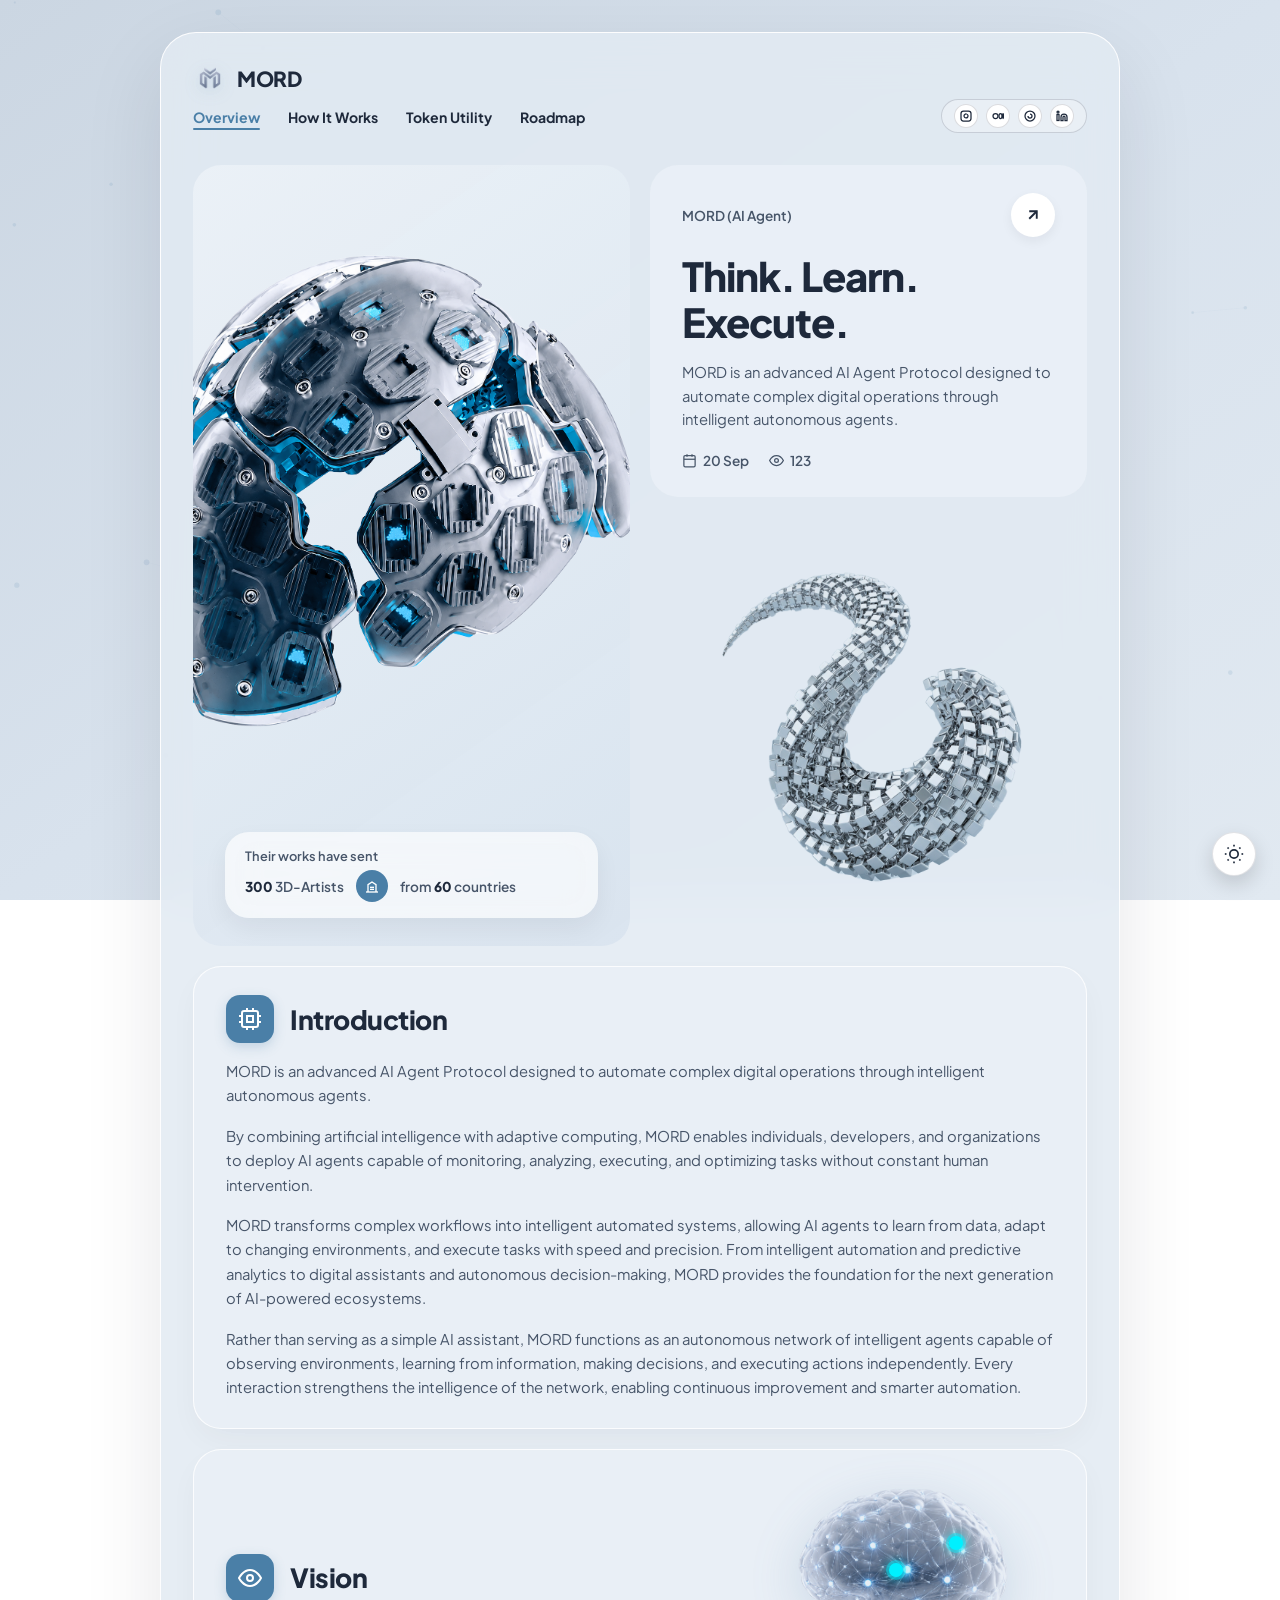
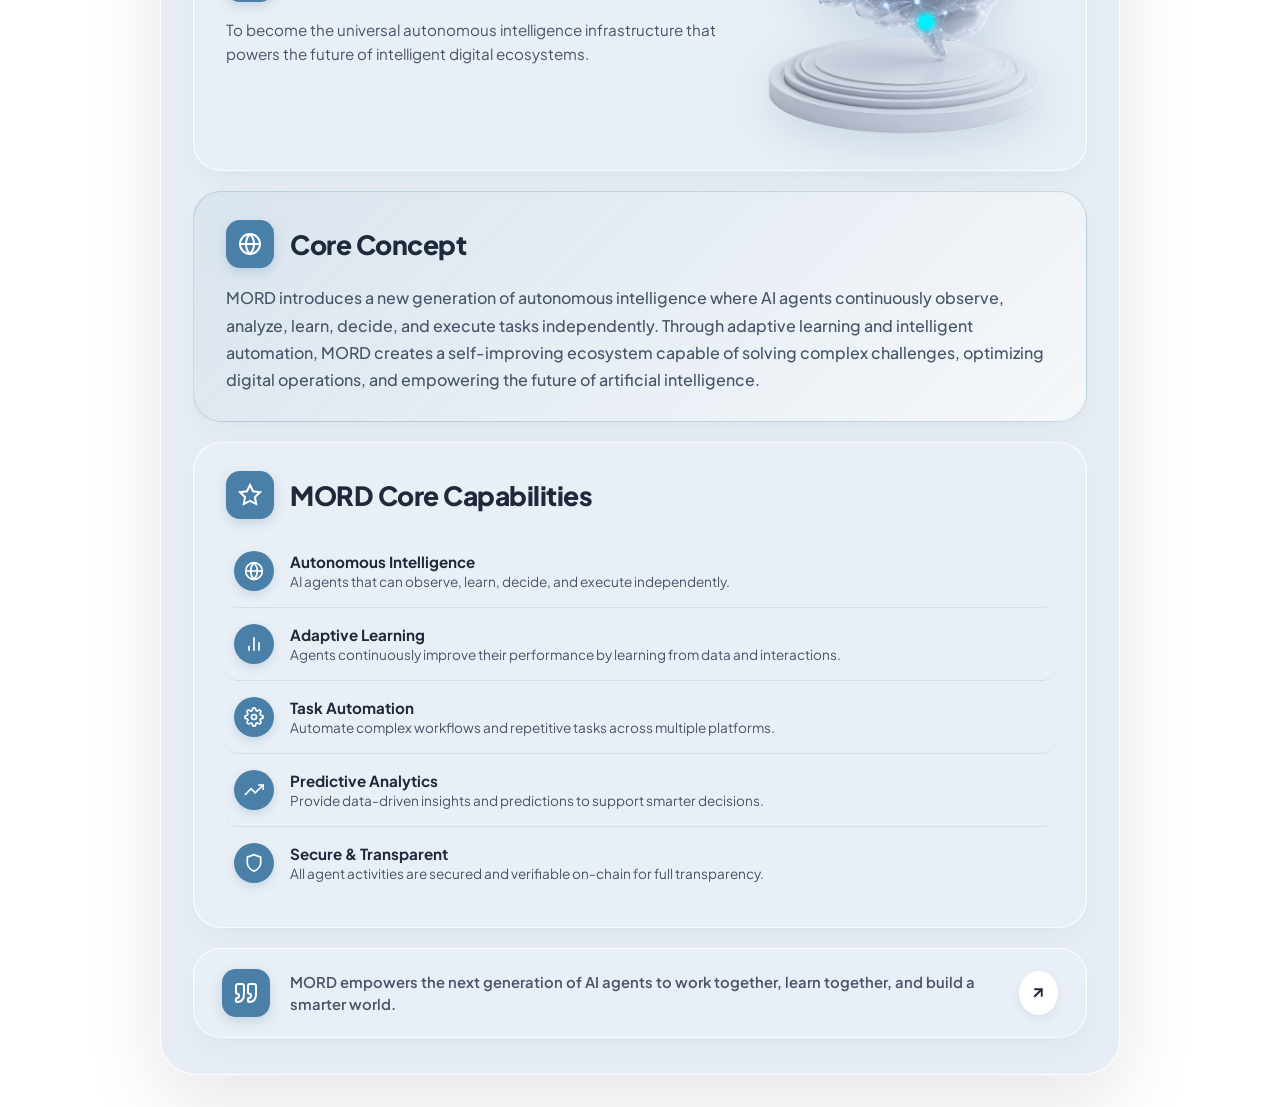
==== index.html @ f7affc87 "Add files via upload" ====
<!DOCTYPE html>
<html lang="en">

<head>
  <meta charset="UTF-8">
  <meta name="viewport" content="width=device-width, initial-scale=1.0">
  <title>Daily Insider | MORD (AI Agent) - Think. Learn. Execute.</title>
  <meta name="description"
    content="MORD is an advanced AI Agent Protocol designed to automate complex digital operations through intelligent autonomous agents.">
  <link rel="stylesheet" href="css/style.css">
</head>

<body>

  <!-- Particle Background Canvas -->
  <canvas id="bg-canvas"></canvas>

  <!-- Main Infographic Frame Wrapper -->
  <div class="infographic-wrapper">

    <!-- Top Header Row -->
    <header>
      <div class="top-header-row">
        <a href="index.html" class="brand-title">
          <img src="assets/mord_logo.png" alt="MORD Official Logo" class="brand-logo-img">
          <span>MORD</span>
        </a>


      </div>

      <!-- Sub Navigation Links & Social Icons -->
      <div class="sub-nav-row">
        <ul class="nav-links-list">
          <li><a href="index.html" class="active">Overview</a></li>
          <li><a href="how-it-works.html">How It Works</a></li>
          <li><a href="tokenomics.html">Token Utility</a></li>
          <li><a href="roadmap.html">Roadmap</a></li>
        </ul>

        <div class="social-pill-group">
          <a href="#" class="social-circle-icon" aria-label="Instagram">
            <svg width="12" height="12" viewBox="0 0 24 24" fill="none" stroke="currentColor" stroke-width="2.5">
              <rect x="2" y="2" width="20" height="20" rx="5" />
              <path d="M16 11.37A4 4 0 1 1 12.63 8 4 4 0 0 1 16 11.37z" />
              <line x1="17.5" y1="6.5" x2="17.51" y2="6.5" />
            </svg>
          </a>
          <a href="#" class="social-circle-icon" aria-label="Medium">
            <svg width="12" height="12" viewBox="0 0 24 24" fill="none" stroke="currentColor" stroke-width="2.5">
              <circle cx="7" cy="12" r="5" />
              <ellipse cx="17" cy="12" rx="3" ry="5" />
              <ellipse cx="22" cy="12" rx="1" ry="5" />
            </svg>
          </a>
          <a href="#" class="social-circle-icon" aria-label="Pinterest">
            <svg width="12" height="12" viewBox="0 0 24 24" fill="none" stroke="currentColor" stroke-width="2.5">
              <circle cx="12" cy="12" r="10" />
              <path d="M8 12c0 2.2 1.8 4 4 4s4-1.8 4-4-1.8-4-4-4" />
            </svg>
          </a>
          <a href="#" class="social-circle-icon" aria-label="LinkedIn">
            <svg width="12" height="12" viewBox="0 0 24 24" fill="none" stroke="currentColor" stroke-width="2.5">
              <path d="M16 8a6 6 0 0 1 6 6v7h-4v-7a2 2 0 0 0-2-2 2 2 0 0 0-2 2v7h-4v-7a6 6 0 0 1 6-6z" />
              <rect x="2" y="9" width="4" height="12" />
              <circle cx="4" cy="4" r="2" />
            </svg>
          </a>
        </div>
      </div>
    </header>

    <!-- Hero Section Grid -->
    <section class="hero-section-grid">

      <!-- Left Column Big Card -->
      <div class="info-card hero-card-visual-left tilt-card">
        <img class="visual-sphere-img" src="assets/hero_sphere.png" alt="3D Chrome Sphere Visual">

        <div class="badge-glass-overlay">
          <span class="badge-top-text">Their works have sent</span>
          <div class="badge-bottom-row">
            <span><strong id="count-artists" data-target="300">0</strong> 3D-Artists</span>
            <div class="badge-blue-circle-icon">
              <svg width="16" height="16" viewBox="0 0 24 24" fill="none" stroke="currentColor" stroke-width="2">
                <path d="M3 21h18" />
                <path d="M6 21V10l6-4 6 4v11" />
                <path d="M9 14h6" />
                <path d="M9 17h6" />
              </svg>
            </div>
            <span>from <strong id="count-countries" data-target="60">0</strong> countries</span>
          </div>
        </div>
      </div>

      <!-- Right Column Cards -->
      <div class="hero-right-col">

        <!-- Info Card -->
        <div class="info-card hero-info-card tilt-card">
          <div class="mord-tag-row">
            <span class="mord-tag-text">MORD (AI Agent)</span>
            <a href="how-it-works.html" class="arrow-circle-btn" id="top-arrow-btn" aria-label="Explore How It Works">
              <svg width="18" height="18" viewBox="0 0 24 24" fill="none" stroke="currentColor" stroke-width="2.5">
                <line x1="7" y1="17" x2="17" y2="7" />
                <polyline points="7 7 17 7 17 17" />
              </svg>
            </a>
          </div>

          <h1 class="hero-headline">Think. Learn. Execute.</h1>
          <p class="hero-desc">MORD is an advanced AI Agent Protocol designed to automate complex digital operations
            through intelligent autonomous agents.</p>

          <div class="meta-stats-row">
            <div class="meta-item">
              <svg width="15" height="15" viewBox="0 0 24 24" fill="none" stroke="currentColor" stroke-width="2">
                <rect x="3" y="4" width="18" height="18" rx="2" ry="2" />
                <line x1="16" y1="2" x2="16" y2="6" />
                <line x1="8" y1="2" x2="8" y2="6" />
                <line x1="3" y1="10" x2="21" y2="10" />
              </svg>
              <span>20 Sep</span>
            </div>
            <div class="meta-item">
              <svg width="15" height="15" viewBox="0 0 24 24" fill="none" stroke="currentColor" stroke-width="2">
                <path d="M1 12s4-8 11-8 11 8 11 8-4 8-11 8-11-8-11-8z" />
                <circle cx="12" cy="12" r="3" />
              </svg>
              <span id="count-views" data-target="123">0</span>
            </div>
          </div>
        </div>

        <!-- Mesh Structure Visual Card -->
        <div class="info-card mesh-visual-card tilt-card" id="mesh-card-btn">
          <img class="mesh-img" src="assets/mesh_structure.png" alt="3D Lattice Mesh Structure">
        </div>

      </div>

    </section>

    <!-- Section 1: Introduction -->
    <section class="info-card intro-card" id="intro">
      <div class="section-header">
        <div class="section-icon-btn">
          <svg width="24" height="24" viewBox="0 0 24 24" fill="none" stroke="currentColor" stroke-width="2">
            <rect x="4" y="4" width="16" height="16" rx="2" />
            <rect x="9" y="9" width="6" height="6" />
            <line x1="9" y1="1" x2="9" y2="4" />
            <line x1="15" y1="1" x2="15" y2="4" />
            <line x1="9" y1="20" x2="9" y2="23" />
            <line x1="15" y1="20" x2="15" y2="23" />
            <line x1="20" y1="9" x2="23" y2="9" />
            <line x1="20" y1="15" x2="23" y2="15" />
            <line x1="1" y1="9" x2="4" y2="9" />
            <line x1="1" y1="15" x2="4" y2="15" />
          </svg>
        </div>
        <h2 class="section-title">Introduction</h2>
      </div>

      <div class="intro-text-block">
        <p>MORD is an advanced AI Agent Protocol designed to automate complex digital operations through intelligent
          autonomous agents.</p>
        <p>By combining artificial intelligence with adaptive computing, MORD enables individuals, developers, and
          organizations to deploy AI agents capable of monitoring, analyzing, executing, and optimizing tasks without
          constant human intervention.</p>
        <p>MORD transforms complex workflows into intelligent automated systems, allowing AI agents to learn from data,
          adapt to changing environments, and execute tasks with speed and precision. From intelligent automation and
          predictive analytics to digital assistants and autonomous decision-making, MORD provides the foundation for
          the next generation of AI-powered ecosystems.</p>
        <p>Rather than serving as a simple AI assistant, MORD functions as an autonomous network of intelligent agents
          capable of observing environments, learning from information, making decisions, and executing actions
          independently. Every interaction strengthens the intelligence of the network, enabling continuous improvement
          and smarter automation.</p>
      </div>
    </section>

    <!-- Section 2: Vision -->
    <section class="info-card vision-card" id="vision">
      <div class="vision-grid-layout">
        <div>
          <div class="section-header">
            <div class="section-icon-btn">
              <svg width="24" height="24" viewBox="0 0 24 24" fill="none" stroke="currentColor" stroke-width="2">
                <path d="M1 12s4-8 11-8 11 8 11 8-4 8-11 8-11-8-11-8z" />
                <circle cx="12" cy="12" r="3" />
              </svg>
            </div>
            <h2 class="section-title">Vision</h2>
          </div>

          <p class="vision-statement-text">To become the universal autonomous intelligence infrastructure that powers
            the future of intelligent digital ecosystems.</p>
        </div>

        <div class="vision-brain-container">
          <img src="assets/glowing_brain_pedestal.png" alt="3D Glowing AI Brain on Pedestal">

          <!-- Telemetry Hotspot Points -->
          <div class="brain-hotspot" style="top: 32%; left: 45%;">
            <div class="hotspot-popup">Neural Latency: 1.2ms</div>
          </div>
          <div class="brain-hotspot" style="top: 22%; left: 65%;">
            <div class="hotspot-popup">Active Sub-Agents: 1,024</div>
          </div>
          <div class="brain-hotspot" style="top: 52%; left: 55%;">
            <div class="hotspot-popup">On-chain Verification: 99.9%</div>
          </div>
        </div>
      </div>
    </section>

    <!-- Section 3: Core Concept -->
    <section class="info-card concept-card-highlight">
      <div class="section-header">
        <div class="section-icon-btn">
          <svg width="24" height="24" viewBox="0 0 24 24" fill="none" stroke="currentColor" stroke-width="2">
            <circle cx="12" cy="12" r="10" />
            <path d="M12 2a14.5 14.5 0 0 0 0 20 14.5 14.5 0 0 0 0-20" />
            <path d="M2 12h20" />
          </svg>
        </div>
        <h2 class="section-title">Core Concept</h2>
      </div>
      <p class="concept-text">MORD introduces a new generation of autonomous intelligence where AI agents continuously
        observe, analyze, learn, decide, and execute tasks independently. Through adaptive learning and intelligent
        automation, MORD creates a self-improving ecosystem capable of solving complex challenges, optimizing digital
        operations, and empowering the future of artificial intelligence.</p>
    </section>

    <!-- Section 4: MORD Core Capabilities -->
    <section class="info-card capabilities-card" id="capabilities">
      <div class="section-header">
        <div class="section-icon-btn">
          <svg width="24" height="24" viewBox="0 0 24 24" fill="none" stroke="currentColor" stroke-width="2">
            <polygon
              points="12 2 15.09 8.26 22 9.27 17 14.14 18.18 21.02 12 17.77 5.82 21.02 7 14.14 2 9.27 8.91 8.26 12 2" />
          </svg>
        </div>
        <h2 class="section-title">MORD Core Capabilities</h2>
      </div>

      <div class="capabilities-list-group">

        <div class="capability-row-item" data-cap-name="Autonomous Intelligence"
          data-cap-desc="AI agents that can observe, learn, decide, and execute independently.">
          <div class="capability-circle-icon">
            <svg width="20" height="20" viewBox="0 0 24 24" fill="none" stroke="currentColor" stroke-width="2">
              <circle cx="12" cy="12" r="10" />
              <path d="M12 2a14.5 14.5 0 0 0 0 20 14.5 14.5 0 0 0 0-20" />
              <path d="M2 12h20" />
            </svg>
          </div>
          <div class="capability-details-box">
            <h3 class="capability-item-title">Autonomous Intelligence</h3>
            <p class="capability-item-desc">AI agents that can observe, learn, decide, and execute independently.</p>
          </div>
        </div>

        <div class="capability-row-item" data-cap-name="Adaptive Learning"
          data-cap-desc="Agents continuously improve their performance by learning from data and interactions.">
          <div class="capability-circle-icon">
            <svg width="20" height="20" viewBox="0 0 24 24" fill="none" stroke="currentColor" stroke-width="2">
              <line x1="18" y1="20" x2="18" y2="10" />
              <line x1="12" y1="20" x2="12" y2="4" />
              <line x1="6" y1="20" x2="6" y2="14" />
            </svg>
          </div>
          <div class="capability-details-box">
            <h3 class="capability-item-title">Adaptive Learning</h3>
            <p class="capability-item-desc">Agents continuously improve their performance by learning from data and
              interactions.</p>
          </div>
        </div>

        <div class="capability-row-item" data-cap-name="Task Automation"
          data-cap-desc="Automate complex workflows and repetitive tasks across multiple platforms.">
          <div class="capability-circle-icon">
            <svg width="20" height="20" viewBox="0 0 24 24" fill="none" stroke="currentColor" stroke-width="2">
              <circle cx="12" cy="12" r="3" />
              <path
                d="M19.4 15a1.65 1.65 0 0 0 .33 1.82l.06.06a2 2 0 0 1 0 2.83 2 2 0 0 1-2.83 0l-.06-.06a1.65 1.65 0 0 0-1.82-.33 1.65 1.65 0 0 0-1 1.51V21a2 2 0 0 1-2 2 2 2 0 0 1-2-2v-.09A1.65 1.65 0 0 0 9 19.4a1.65 1.65 0 0 0-1.82.33l-.06.06a2 2 0 0 1-2.83 0 2 2 0 0 1 0-2.83l.06-.06a1.65 1.65 0 0 0 .33-1.82 1.65 1.65 0 0 0-1.51-1H3a2 2 0 0 1-2-2 2 2 0 0 1 2-2h.09A1.65 1.65 0 0 0 4.6 9a1.65 1.65 0 0 0-.33-1.82l-.06-.06a2 2 0 0 1 0-2.83 2 2 0 0 1 2.83 0l.06.06a1.65 1.65 0 0 0 1.82.33H9a1.65 1.65 0 0 0 1-1.51V3a2 2 0 0 1 2-2 2 2 0 0 1 2 2v.09a1.65 1.65 0 0 0 1 1.51 1.65 1.65 0 0 0 1.82-.33l.06-.06a2 2 0 0 1 2.83 0 2 2 0 0 1 0 2.83l-.06.06a1.65 1.65 0 0 0-.33 1.82V9a1.65 1.65 0 0 0 1.51 1H21a2 2 0 0 1 2 2 2 2 0 0 1-2 2h-.09a1.65 1.65 0 0 0-1.51 1z" />
            </svg>
          </div>
          <div class="capability-details-box">
            <h3 class="capability-item-title">Task Automation</h3>
            <p class="capability-item-desc">Automate complex workflows and repetitive tasks across multiple platforms.
            </p>
          </div>
        </div>

        <div class="capability-row-item" data-cap-name="Predictive Analytics"
          data-cap-desc="Provide data-driven insights and predictions to support smarter decisions.">
          <div class="capability-circle-icon">
            <svg width="20" height="20" viewBox="0 0 24 24" fill="none" stroke="currentColor" stroke-width="2">
              <polyline points="23 6 13.5 15.5 8.5 10.5 1 18" />
              <polyline points="17 6 23 6 23 12" />
            </svg>
          </div>
          <div class="capability-details-box">
            <h3 class="capability-item-title">Predictive Analytics</h3>
            <p class="capability-item-desc">Provide data-driven insights and predictions to support smarter decisions.
            </p>
          </div>
        </div>

        <div class="capability-row-item" data-cap-name="Secure & Transparent"
          data-cap-desc="All agent activities are secured and verifiable on-chain for full transparency.">
          <div class="capability-circle-icon">
            <svg width="20" height="20" viewBox="0 0 24 24" fill="none" stroke="currentColor" stroke-width="2">
              <path d="M12 22s8-4 8-10V5l-8-3-8 3v7c0 6 8 10 8 10z" />
            </svg>
          </div>
          <div class="capability-details-box">
            <h3 class="capability-item-title">Secure & Transparent</h3>
            <p class="capability-item-desc">All agent activities are secured and verifiable on-chain for full
              transparency.</p>
          </div>
        </div>

      </div>
    </section>

    <!-- Section 5: Quote Banner -->
    <section class="info-card quote-card-row" id="quote-sec">
      <div class="quote-left-group">
        <div class="section-icon-btn">
          <svg width="24" height="24" viewBox="0 0 24 24" fill="none" stroke="currentColor" stroke-width="2">
            <path
              d="M3 21c3 0 7-1 7-8V5c0-1.25-.756-2.017-2-2H4c-1.25 0-2 .75-2 1.972V11c0 1.25.75 2 2 2 1 0 1 0 1 1v1c0 1-1 2-2 2s-1 .008-1 1.031V20c0 1 0 1 1 1z" />
            <path
              d="M15 21c3 0 7-1 7-8V5c0-1.25-.757-2.017-2-2h-4c-1.25 0-2 .75-2 1.972V11c0 1.25.75 2 2 2 1 0 1 0 1 1v1c0 1-1 2-2 2s-1 .008-1 1.031V20c0 1 0 1 1 1z" />
          </svg>
        </div>
        <p class="quote-statement">MORD empowers the next generation of AI agents to work together, learn together, and
          build a smarter world.</p>
      </div>

      <a href="how-it-works.html" class="arrow-circle-btn" aria-label="Explore Protocol">
        <svg width="18" height="18" viewBox="0 0 24 24" fill="none" stroke="currentColor" stroke-width="2.5">
          <line x1="7" y1="17" x2="17" y2="7" />
          <polyline points="7 7 17 7 17 17" />
        </svg>
      </a>
    </section>

  </div>

  <!-- Interactive Modal Box -->
  <div class="modal-overlay" id="modal-overlay">
    <div class="modal-box">
      <button class="modal-close-x" id="modal-close">&times;</button>
      <h3 class="modal-heading" id="modal-title">MORD AI Agent Portal</h3>
      <p class="modal-subtext" id="modal-subtitle">Experience autonomous neural agent execution.</p>
      <button class="modal-btn-submit" id="modal-action-btn">Launch Agent Console</button>
    </div>
  </div>

  <!-- Floating Light/Dark Mode Switch -->
  <button class="theme-switch-float" id="theme-switch" aria-label="Toggle Dark Mode">
    <svg width="20" height="20" viewBox="0 0 24 24" fill="none" stroke="currentColor" stroke-width="2">
      <circle cx="12" cy="12" r="5" />
      <line x1="12" y1="1" x2="12" y2="3" />
      <line x1="12" y1="21" x2="12" y2="23" />
      <line x1="4.22" y1="4.22" x2="5.64" y2="5.64" />
      <line x1="18.36" y1="18.36" x2="19.78" y2="19.78" />
      <line x1="1" y1="12" x2="3" y2="12" />
      <line x1="21" y1="12" x2="23" y2="12" />
      <line x1="4.22" y1="19.78" x2="5.64" y2="18.36" />
      <line x1="18.36" y1="5.64" x2="19.78" y2="4.22" />
    </svg>
  </button>

  <script src="js/app.js"></script>
</body>

</html>
---- css/style.css ----
@import url('https://fonts.googleapis.com/css2?family=Plus+Jakarta+Sans:ital,wght@0,300;0,400;0,500;0,600;0,700;0,800;1,400&family=JetBrains+Mono:wght@400;500&display=swap');

:root {
  --bg-main: #d3dde8;
  --bg-gradient: linear-gradient(145deg, #cbd6e2 0%, #d8e2ed 50%, #e1e9f1 100%);
  --card-bg: rgba(235, 241, 247, 0.75);
  --card-bg-solid: #e3ebf3;
  --card-border: rgba(255, 255, 255, 0.8);
  --card-shadow: 0 12px 32px -6px rgba(15, 23, 42, 0.05);
  
  --text-primary: #1e293b;
  --text-secondary: #475569;
  --text-muted: #64748b;
  
  --brand-blue: #4a7fa7;
  --brand-blue-hover: #3b6b8f;
  --brand-blue-light: rgba(74, 127, 167, 0.12);
  --accent-cyan: #00f0ff;
  --accent-green: #10b981;
  
  --radius-card: 28px;
  --radius-pill: 9999px;
  --radius-icon: 14px;

  --transition-fast: 0.2s cubic-bezier(0.16, 1, 0.3, 1);
  --transition-normal: 0.35s cubic-bezier(0.16, 1, 0.3, 1);
}

[data-theme="dark"] {
  --bg-main: #0b111e;
  --bg-gradient: linear-gradient(145deg, #070c17 0%, #0f172a 50%, #172033 100%);
  --card-bg: rgba(15, 23, 42, 0.75);
  --card-bg-solid: #111a2e;
  --card-border: rgba(255, 255, 255, 0.1);
  --card-shadow: 0 16px 40px -8px rgba(0, 0, 0, 0.5);
  
  --text-primary: #f1f5f9;
  --text-secondary: #cbd5e1;
  --text-muted: #94a3b8;
  
  --brand-blue: #3b82f6;
  --brand-blue-hover: #2563eb;
  --brand-blue-light: rgba(59, 130, 246, 0.2);
}

* {
  margin: 0;
  padding: 0;
  box-sizing: border-box;
}

html {
  scroll-behavior: smooth;
}

body {
  font-family: 'Plus Jakarta Sans', -apple-system, BlinkMacSystemFont, sans-serif;
  background: var(--bg-gradient);
  background-attachment: fixed;
  color: var(--text-primary);
  min-height: 100vh;
  padding: 32px 20px;
  display: flex;
  justify-content: center;
  align-items: flex-start;
}

/* Background Canvas Particles */
#bg-canvas {
  position: fixed;
  top: 0;
  left: 0;
  width: 100vw;
  height: 100vh;
  z-index: 0;
  pointer-events: none;
  opacity: 0.4;
}

/* Main Graphic Frame Container */
.infographic-wrapper {
  width: 100%;
  max-width: 960px;
  background: rgba(226, 234, 242, 0.85);
  backdrop-filter: blur(24px);
  -webkit-backdrop-filter: blur(24px);
  border: 1px solid rgba(255, 255, 255, 0.9);
  border-radius: 36px;
  padding: 28px 32px 36px;
  box-shadow: 0 30px 80px rgba(15, 23, 42, 0.1);
  position: relative;
  z-index: 1;
  display: flex;
  flex-direction: column;
  gap: 20px;
}

[data-theme="dark"] .infographic-wrapper {
  background: rgba(15, 23, 42, 0.85);
  border-color: rgba(255, 255, 255, 0.12);
}

/* Top Navigation Bar */
.top-header-row {
  display: flex;
  align-items: center;
  justify-content: space-between;
  margin-bottom: 4px;
}

.brand-title {
  display: flex;
  align-items: center;
  gap: 10px;
  font-size: 1.3rem;
  font-weight: 800;
  color: var(--text-primary);
  text-decoration: none;
  letter-spacing: -0.5px;
}

.brand-logo-img {
  width: 34px;
  height: 34px;
  object-fit: contain;
  filter: drop-shadow(0 4px 8px rgba(74, 127, 167, 0.2));
  transition: transform var(--transition-fast);
}

.brand-title:hover .brand-logo-img {
  transform: scale(1.1) rotate(3deg);
}

.brand-logo-svg {
  width: 26px;
  height: 26px;
  color: var(--text-primary);
}

.top-actions {
  display: flex;
  align-items: center;
  gap: 10px;
}

.header-pill-btn {
  display: inline-flex;
  align-items: center;
  gap: 8px;
  padding: 8px 20px;
  background: #ffffff;
  border-radius: var(--radius-pill);
  font-weight: 700;
  font-size: 0.85rem;
  color: var(--text-primary);
  text-decoration: none;
  border: none;
  cursor: pointer;
  box-shadow: 0 4px 12px rgba(15, 23, 42, 0.05);
  transition: var(--transition-fast);
}

[data-theme="dark"] .header-pill-btn {
  background: #1e293b;
  color: #fff;
}

.header-pill-btn:hover {
  transform: translateY(-2px);
  box-shadow: 0 6px 16px rgba(15, 23, 42, 0.1);
}

.sub-nav-row {
  display: flex;
  align-items: center;
  justify-content: space-between;
  padding-bottom: 12px;
}

.nav-links-list {
  display: flex;
  align-items: center;
  gap: 28px;
  list-style: none;
}

.nav-links-list a {
  text-decoration: none;
  font-size: 0.88rem;
  font-weight: 700;
  color: var(--text-primary);
  transition: var(--transition-fast);
  padding: 4px 0;
  position: relative;
}

.nav-links-list a.active,
.nav-links-list a:hover {
  color: var(--brand-blue);
}

.nav-links-list a.active::after {
  content: '';
  position: absolute;
  bottom: 0;
  left: 0;
  width: 100%;
  height: 2px;
  background: var(--brand-blue);
  border-radius: 2px;
}

.social-pill-group {
  display: flex;
  align-items: center;
  gap: 8px;
  padding: 4px 12px;
  border: 1px solid rgba(15, 23, 42, 0.15);
  border-radius: var(--radius-pill);
  background: rgba(255, 255, 255, 0.25);
}

.social-circle-icon {
  width: 24px;
  height: 24px;
  border-radius: 50%;
  background: #ffffff;
  border: 1px solid rgba(15, 23, 42, 0.15);
  display: flex;
  align-items: center;
  justify-content: center;
  color: var(--text-primary);
  text-decoration: none;
  font-size: 0.75rem;
  font-weight: 700;
  transition: var(--transition-fast);
}

.social-circle-icon:hover {
  background: var(--brand-blue);
  color: #fff;
  border-color: var(--brand-blue);
  transform: translateY(-1px);
}

/* Glass Card Standard */
.info-card {
  background: var(--card-bg);
  border: 1px solid var(--card-border);
  border-radius: var(--radius-card);
  padding: 28px 32px;
  box-shadow: var(--card-shadow);
  transition: transform var(--transition-normal), box-shadow var(--transition-normal);
  position: relative;
}

.info-card:hover {
  box-shadow: 0 16px 40px rgba(15, 23, 42, 0.08);
}

/* Page Header Title Card */
.page-header-card {
  display: flex;
  flex-direction: column;
  gap: 12px;
  background: linear-gradient(135deg, rgba(235, 241, 247, 0.9) 0%, rgba(215, 226, 238, 0.8) 100%);
}

[data-theme="dark"] .page-header-card {
  background: linear-gradient(135deg, rgba(15, 23, 42, 0.9) 0%, rgba(30, 41, 59, 0.8) 100%);
}

.page-badge {
  display: inline-flex;
  align-items: center;
  gap: 6px;
  padding: 4px 14px;
  background: var(--brand-blue-light);
  color: var(--brand-blue);
  border-radius: var(--radius-pill);
  font-size: 0.8rem;
  font-weight: 700;
  text-transform: uppercase;
  letter-spacing: 0.5px;
  width: fit-content;
}

.page-title {
  font-size: 2.25rem;
  font-weight: 800;
  letter-spacing: -0.5px;
  color: var(--text-primary);
}

.page-subtitle {
  font-size: 0.95rem;
  color: var(--text-secondary);
  line-height: 1.6;
}

/* Hero Section Layout */
.hero-section-grid {
  display: grid;
  grid-template-columns: 1fr 1fr;
  gap: 20px;
}

.hero-section-grid .info-card {
  border: none !important;
  box-shadow: none !important;
}

/* Left Big Sphere Visual Card */
.hero-card-visual-left {
  display: flex;
  flex-direction: column;
  justify-content: flex-end;
  min-height: 500px;
  position: relative;
  overflow: hidden;
  background: linear-gradient(145deg, rgba(235, 241, 247, 0.9) 0%, rgba(215, 226, 238, 0.8) 100%);
  border: none !important;
  box-shadow: none !important;
}

[data-theme="dark"] .hero-card-visual-left {
  background: linear-gradient(145deg, rgba(15, 23, 42, 0.9) 0%, rgba(30, 41, 59, 0.8) 100%);
  border: none !important;
  box-shadow: none !important;
}

.visual-sphere-img {
  position: absolute;
  top: 45%;
  left: 50%;
  transform: translate(-50%, -55%);
  width: 105%;
  max-width: 480px;
  object-fit: contain;
  pointer-events: none;
  animation: gentleFloat 6s ease-in-out infinite;
}

@keyframes gentleFloat {
  0%, 100% { transform: translate(-50%, -55%) rotate(0deg); }
  50% { transform: translate(-50%, -58%) rotate(1deg); }
}

/* Floating Badge at Bottom Left */
.badge-glass-overlay {
  background: rgba(255, 255, 255, 0.65);
  backdrop-filter: blur(16px);
  -webkit-backdrop-filter: blur(16px);
  border: none !important;
  padding: 16px 20px;
  border-radius: 24px;
  display: flex;
  flex-direction: column;
  gap: 6px;
  margin-top: auto;
  z-index: 2;
  box-shadow: 0 10px 24px rgba(15, 23, 42, 0.06);
}

[data-theme="dark"] .badge-glass-overlay {
  background: rgba(15, 23, 42, 0.85);
  border: none !important;
}

.badge-top-text {
  font-size: 0.8rem;
  font-weight: 600;
  color: var(--text-secondary);
}

.badge-bottom-row {
  display: flex;
  align-items: center;
  gap: 12px;
  font-size: 0.85rem;
  color: var(--text-secondary);
  font-weight: 600;
}

.badge-bottom-row strong {
  color: var(--text-primary);
  font-weight: 800;
}

.badge-blue-circle-icon {
  width: 32px;
  height: 32px;
  border-radius: 50%;
  background: var(--brand-blue);
  color: #ffffff;
  display: flex;
  align-items: center;
  justify-content: center;
  flex-shrink: 0;
}

/* Hero Right Column */
.hero-right-col {
  display: flex;
  flex-direction: column;
  gap: 20px;
}

.hero-info-card {
  display: flex;
  flex-direction: column;
  gap: 16px;
  border: none !important;
  box-shadow: none !important;
}

.mord-tag-row {
  display: flex;
  align-items: center;
  justify-content: space-between;
}

.mord-tag-text {
  font-size: 0.85rem;
  font-weight: 600;
  color: var(--text-secondary);
}

.arrow-circle-btn {
  width: 44px;
  height: 44px;
  border-radius: 50%;
  background: #ffffff;
  border: none !important;
  display: flex;
  align-items: center;
  justify-content: center;
  color: var(--text-primary);
  text-decoration: none;
  cursor: pointer;
  box-shadow: 0 4px 12px rgba(15, 23, 42, 0.06);
  transition: var(--transition-fast);
}

[data-theme="dark"] .arrow-circle-btn {
  background: #1e293b;
  color: #fff;
  border: none !important;
}

.arrow-circle-btn:hover {
  transform: translate(2px, -2px);
  background: var(--brand-blue);
  color: #fff;
}

.hero-headline {
  font-size: 2.5rem;
  font-weight: 800;
  line-height: 1.15;
  letter-spacing: -1px;
  color: var(--text-primary);
}

.hero-desc {
  font-size: 0.925rem;
  color: var(--text-secondary);
  line-height: 1.6;
}

.meta-stats-row {
  display: flex;
  align-items: center;
  gap: 20px;
  font-size: 0.85rem;
  font-weight: 600;
  color: var(--text-secondary);
  margin-top: 4px;
}

.meta-item {
  display: flex;
  align-items: center;
  gap: 6px;
}

/* Mesh Sculpture Card */
.mesh-visual-card {
  min-height: 260px;
  display: flex;
  align-items: center;
  justify-content: center;
  background: transparent !important;
  border: none !important;
  box-shadow: none !important;
  cursor: pointer;
  overflow: visible;
}

.mesh-img {
  width: 100%;
  max-width: 440px;
  border: none !important;
  outline: none !important;
  box-shadow: none !important;
  mix-blend-mode: multiply;
  transition: transform var(--transition-normal);
}

[data-theme="dark"] .mesh-img {
  mix-blend-mode: screen;
}

.mesh-visual-card:hover .mesh-img {
  transform: scale(1.06) rotate(-2deg);
}

/* Section Header (Icon Box + Title) */
.section-header {
  display: flex;
  align-items: center;
  gap: 16px;
  margin-bottom: 16px;
}

.section-icon-btn {
  width: 48px;
  height: 48px;
  border-radius: var(--radius-icon);
  background: var(--brand-blue);
  color: #ffffff;
  display: flex;
  align-items: center;
  justify-content: center;
  flex-shrink: 0;
  box-shadow: 0 4px 12px rgba(74, 127, 167, 0.25);
}

.section-title {
  font-size: 1.65rem;
  font-weight: 800;
  letter-spacing: -0.5px;
  color: var(--text-primary);
}

/* Section Content Text */
.intro-text-block p {
  font-size: 0.925rem;
  color: var(--text-secondary);
  line-height: 1.65;
  margin-bottom: 16px;
}

.intro-text-block p:last-child {
  margin-bottom: 0;
}

/* Core Concept Highlight Box */
.concept-card-highlight {
  background: linear-gradient(135deg, rgba(74, 127, 167, 0.08) 0%, rgba(255, 255, 255, 0.6) 100%);
  border: 1px solid rgba(74, 127, 167, 0.25);
}

[data-theme="dark"] .concept-card-highlight {
  background: linear-gradient(135deg, rgba(59, 130, 246, 0.1) 0%, rgba(15, 23, 42, 0.6) 100%);
}

.concept-text {
  font-size: 1rem;
  color: var(--text-secondary);
  line-height: 1.7;
  font-weight: 500;
}

/* Vision Grid Layout */
.vision-grid-layout {
  display: grid;
  grid-template-columns: 1fr 300px;
  gap: 20px;
  align-items: center;
}

.vision-statement-text {
  font-size: 0.95rem;
  color: var(--text-secondary);
  line-height: 1.6;
}

.vision-brain-container {
  position: relative;
  display: flex;
  align-items: center;
  justify-content: center;
  border: none !important;
  box-shadow: none !important;
  background: transparent !important;
}

.vision-brain-container img {
  width: 100%;
  max-width: 290px;
  height: auto;
  border: none !important;
  outline: none !important;
  box-shadow: none !important;
  mix-blend-mode: multiply;
  filter: drop-shadow(0 12px 24px rgba(74, 127, 167, 0.2));
  transition: transform var(--transition-normal);
}

[data-theme="dark"] .vision-brain-container img {
  mix-blend-mode: screen;
}

.vision-brain-container:hover img {
  transform: scale(1.05);
}

/* Telemetry Hotspots */
.brain-hotspot {
  position: absolute;
  width: 14px;
  height: 14px;
  border-radius: 50%;
  background: #00f0ff;
  box-shadow: 0 0 0 3px rgba(0, 240, 255, 0.4), 0 0 12px #00f0ff;
  cursor: pointer;
  animation: pulseNode 2s infinite;
}

@keyframes pulseNode {
  0%, 100% { transform: scale(1); opacity: 0.9; }
  50% { transform: scale(1.3); opacity: 1; }
}

.hotspot-popup {
  position: absolute;
  bottom: 120%;
  left: 50%;
  transform: translateX(-50%) translateY(6px);
  background: #0f172a;
  color: #fff;
  padding: 6px 12px;
  border-radius: 8px;
  font-size: 0.75rem;
  font-weight: 600;
  white-space: nowrap;
  opacity: 0;
  pointer-events: none;
  transition: all 0.2s ease;
  box-shadow: 0 8px 20px rgba(0,0,0,0.3);
  z-index: 10;
}

.brain-hotspot:hover .hotspot-popup {
  opacity: 1;
  transform: translateX(-50%) translateY(0);
}

/* Capabilities List Layout */
.capabilities-list-group {
  display: flex;
  flex-direction: column;
}

.capability-row-item {
  display: flex;
  align-items: center;
  gap: 16px;
  padding: 16px 8px;
  border-bottom: 1px solid rgba(15, 23, 42, 0.08);
  transition: var(--transition-fast);
  cursor: pointer;
  border-radius: 12px;
}

[data-theme="dark"] .capability-row-item {
  border-bottom-color: rgba(255, 255, 255, 0.08);
}

.capability-row-item:last-child {
  border-bottom: none;
}

.capability-row-item:hover {
  background: rgba(255, 255, 255, 0.5);
  transform: translateX(4px);
}

[data-theme="dark"] .capability-row-item:hover {
  background: rgba(255, 255, 255, 0.05);
}

.capability-circle-icon {
  width: 40px;
  height: 40px;
  border-radius: 50%;
  background: var(--brand-blue);
  color: #ffffff;
  display: flex;
  align-items: center;
  justify-content: center;
  flex-shrink: 0;
  box-shadow: 0 4px 10px rgba(74, 127, 167, 0.2);
}

.capability-details-box {
  display: flex;
  flex-direction: column;
  gap: 2px;
}

.capability-item-title {
  font-size: 0.95rem;
  font-weight: 700;
  color: var(--text-primary);
}

.capability-item-desc {
  font-size: 0.85rem;
  color: var(--text-secondary);
}

/* HOW IT WORKS (5 Steps Grid) */
.steps-container {
  display: flex;
  flex-direction: column;
  gap: 16px;
}

.step-card-item {
  display: flex;
  align-items: flex-start;
  gap: 20px;
  padding: 24px;
  border-radius: 20px;
  background: rgba(255, 255, 255, 0.5);
  border: 1px solid rgba(255, 255, 255, 0.8);
  transition: var(--transition-fast);
}

[data-theme="dark"] .step-card-item {
  background: rgba(255, 255, 255, 0.03);
  border-color: rgba(255, 255, 255, 0.08);
}

.step-card-item:hover {
  transform: translateY(-2px);
  background: rgba(255, 255, 255, 0.9);
  box-shadow: 0 10px 24px rgba(74, 127, 167, 0.12);
}

.step-num-badge {
  width: 44px;
  height: 44px;
  border-radius: 12px;
  background: var(--brand-blue);
  color: #fff;
  font-size: 1.1rem;
  font-weight: 800;
  display: flex;
  align-items: center;
  justify-content: center;
  flex-shrink: 0;
}

.step-content-box h3 {
  font-size: 1.1rem;
  font-weight: 700;
  color: var(--text-primary);
  margin-bottom: 6px;
}

.step-content-box p {
  font-size: 0.9rem;
  color: var(--text-secondary);
  line-height: 1.6;
}

/* TOKEN UTILITY (8 Utility Cards Grid) */
.utility-grid-8 {
  display: grid;
  grid-template-columns: repeat(auto-fit, minmax(280px, 1fr));
  gap: 16px;
}

.utility-card-item {
  display: flex;
  align-items: flex-start;
  gap: 16px;
  padding: 20px;
  border-radius: 20px;
  background: rgba(255, 255, 255, 0.5);
  border: 1px solid rgba(255, 255, 255, 0.8);
  transition: var(--transition-fast);
}

[data-theme="dark"] .utility-card-item {
  background: rgba(255, 255, 255, 0.03);
  border-color: rgba(255, 255, 255, 0.08);
}

.utility-card-item:hover {
  transform: translateY(-3px);
  background: rgba(255, 255, 255, 0.9);
  box-shadow: 0 12px 28px rgba(74, 127, 167, 0.12);
}

.utility-bullet-icon {
  width: 32px;
  height: 32px;
  border-radius: 50%;
  background: var(--brand-blue-light);
  color: var(--brand-blue);
  display: flex;
  align-items: center;
  justify-content: center;
  flex-shrink: 0;
  font-weight: 800;
}

.utility-text {
  font-size: 0.9rem;
  font-weight: 600;
  color: var(--text-primary);
  line-height: 1.5;
}

/* Ecosystem Keywords Cloud */
.keywords-cloud-container {
  display: flex;
  flex-wrap: wrap;
  gap: 10px;
}

.keyword-pill {
  padding: 8px 18px;
  background: rgba(255, 255, 255, 0.7);
  border: 1px solid rgba(15, 23, 42, 0.12);
  border-radius: var(--radius-pill);
  font-size: 0.85rem;
  font-weight: 700;
  color: var(--text-primary);
  transition: var(--transition-fast);
  cursor: pointer;
}

[data-theme="dark"] .keyword-pill {
  background: rgba(255, 255, 255, 0.05);
  border-color: rgba(255, 255, 255, 0.12);
}

.keyword-pill:hover,
.keyword-pill.active {
  background: var(--brand-blue);
  color: #fff;
  border-color: var(--brand-blue);
  transform: translateY(-2px);
  box-shadow: 0 4px 12px rgba(74, 127, 167, 0.3);
}

/* ROADMAP Timeline (4 Phases) */
.roadmap-timeline-container {
  display: flex;
  flex-direction: column;
  gap: 20px;
}

.phase-card-item {
  display: flex;
  flex-direction: column;
  gap: 14px;
  padding: 24px 28px;
  border-radius: 24px;
  background: rgba(255, 255, 255, 0.5);
  border: 1px solid rgba(255, 255, 255, 0.8);
  transition: var(--transition-normal);
  position: relative;
}

[data-theme="dark"] .phase-card-item {
  background: rgba(255, 255, 255, 0.03);
  border-color: rgba(255, 255, 255, 0.08);
}

.phase-card-item:hover {
  background: rgba(255, 255, 255, 0.9);
  box-shadow: 0 12px 30px rgba(74, 127, 167, 0.12);
}

.phase-header-row {
  display: flex;
  align-items: center;
  justify-content: space-between;
}

.phase-title-group {
  display: flex;
  align-items: center;
  gap: 12px;
}

.phase-badge-pill {
  padding: 4px 12px;
  border-radius: var(--radius-pill);
  font-size: 0.78rem;
  font-weight: 800;
  text-transform: uppercase;
  letter-spacing: 0.5px;
}

.status-completed {
  background: rgba(16, 185, 129, 0.15);
  color: #059669;
  border: 1px solid rgba(16, 185, 129, 0.3);
}

.status-in-progress {
  background: rgba(74, 127, 167, 0.15);
  color: var(--brand-blue);
  border: 1px solid rgba(74, 127, 167, 0.3);
}

.status-upcoming {
  background: rgba(100, 116, 139, 0.12);
  color: var(--text-muted);
  border: 1px solid rgba(100, 116, 139, 0.2);
}

.phase-title {
  font-size: 1.25rem;
  font-weight: 800;
  color: var(--text-primary);
}

.phase-milestones-list {
  display: grid;
  grid-template-columns: repeat(auto-fit, minmax(220px, 1fr));
  gap: 10px;
  list-style: none;
}

.phase-milestones-list li {
  display: flex;
  align-items: center;
  gap: 8px;
  font-size: 0.88rem;
  color: var(--text-secondary);
  font-weight: 600;
}

.phase-milestones-list li svg {
  color: var(--brand-blue);
  flex-shrink: 0;
}

/* Bottom Quote Card */
.quote-card-row {
  display: flex;
  align-items: center;
  justify-content: space-between;
  gap: 24px;
  padding: 20px 28px;
}

.quote-left-group {
  display: flex;
  align-items: center;
  gap: 20px;
}

.quote-statement {
  font-size: 0.925rem;
  font-weight: 600;
  color: var(--text-secondary);
  line-height: 1.5;
}

/* Modal Windows */
.modal-overlay {
  position: fixed;
  top: 0;
  left: 0;
  width: 100vw;
  height: 100vh;
  background: rgba(15, 23, 42, 0.5);
  backdrop-filter: blur(8px);
  -webkit-backdrop-filter: blur(8px);
  z-index: 999;
  display: flex;
  align-items: center;
  justify-content: center;
  opacity: 0;
  pointer-events: none;
  transition: opacity 0.3s ease;
}

.modal-overlay.active {
  opacity: 1;
  pointer-events: auto;
}

.modal-box {
  width: 90%;
  max-width: 480px;
  background: #ffffff;
  border-radius: var(--radius-card);
  padding: 32px;
  box-shadow: 0 24px 60px rgba(0, 0, 0, 0.2);
  position: relative;
  transform: translateY(20px);
  transition: transform 0.3s cubic-bezier(0.16, 1, 0.3, 1);
}

[data-theme="dark"] .modal-box {
  background: #111a2e;
  color: #fff;
}

.modal-overlay.active .modal-box {
  transform: translateY(0);
}

.modal-close-x {
  position: absolute;
  top: 20px;
  right: 20px;
  width: 32px;
  height: 32px;
  border-radius: 50%;
  background: rgba(0, 0, 0, 0.05);
  border: none;
  font-size: 1.2rem;
  cursor: pointer;
  display: flex;
  align-items: center;
  justify-content: center;
}

.modal-heading {
  font-size: 1.5rem;
  font-weight: 800;
  margin-bottom: 8px;
}

.modal-subtext {
  font-size: 0.9rem;
  color: var(--text-secondary);
  margin-bottom: 20px;
}

.modal-btn-submit {
  width: 100%;
  padding: 12px;
  border-radius: var(--radius-pill);
  background: var(--brand-blue);
  color: #fff;
  border: none;
  font-size: 0.95rem;
  font-weight: 700;
  cursor: pointer;
  transition: var(--transition-fast);
}

.modal-btn-submit:hover {
  background: var(--brand-blue-hover);
}

/* Floating Theme Switcher Floating Tool */
.theme-switch-float {
  position: fixed;
  bottom: 24px;
  right: 24px;
  width: 44px;
  height: 44px;
  border-radius: 50%;
  background: #ffffff;
  border: 1px solid rgba(15, 23, 42, 0.12);
  color: var(--text-primary);
  display: flex;
  align-items: center;
  justify-content: center;
  cursor: pointer;
  box-shadow: 0 8px 20px rgba(0, 0, 0, 0.15);
  z-index: 90;
  transition: var(--transition-fast);
}

[data-theme="dark"] .theme-switch-float {
  background: #1e293b;
  color: #fff;
}

.theme-switch-float:hover {
  transform: scale(1.1) rotate(15deg);
}

/* Responsive Mobile Layout */
@media (max-width: 860px) {
  .hero-section-grid {
    grid-template-columns: 1fr;
  }
  .vision-grid-layout {
    grid-template-columns: 1fr;
  }
  .infographic-wrapper {
    padding: 20px;
  }
  .hero-headline {
    font-size: 2.1rem;
  }
}
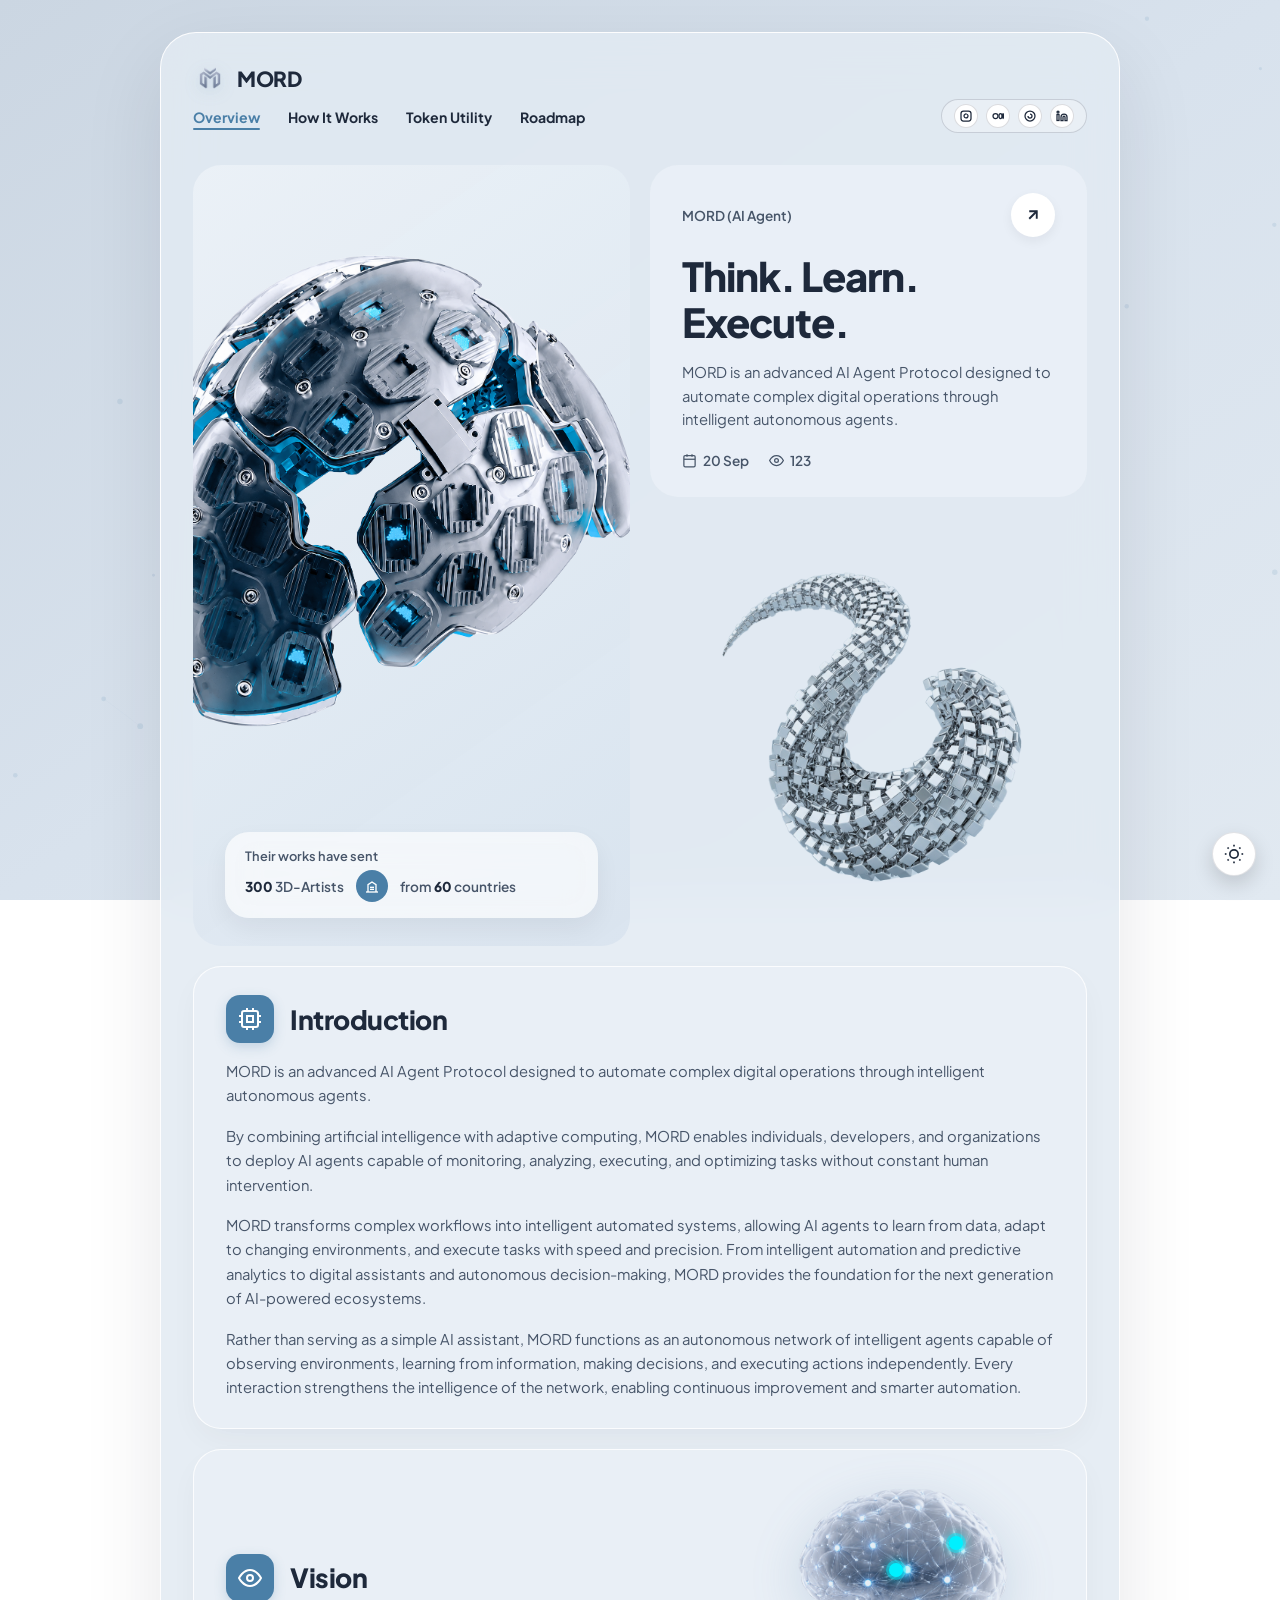
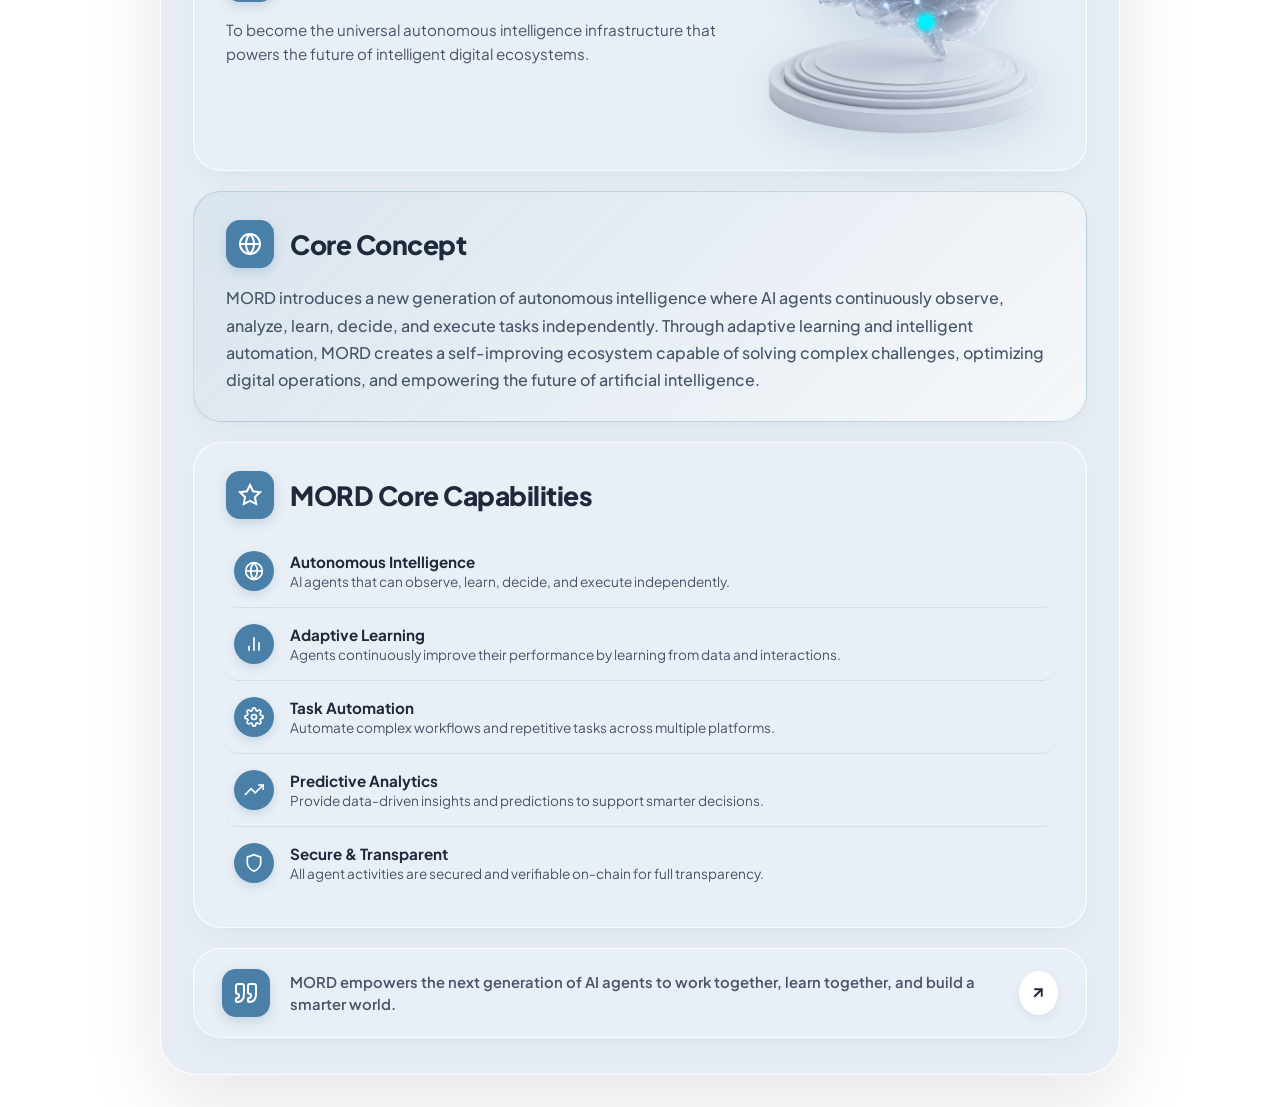
==== commit 4e0df889: "Add files via upload" ====
--- a/index.html
+++ b/index.html
@@ -7,6 +7,9 @@
   <title>Daily Insider | MORD (AI Agent) - Think. Learn. Execute.</title>
   <meta name="description"
     content="MORD is an advanced AI Agent Protocol designed to automate complex digital operations through intelligent autonomous agents.">
+  <link rel="icon" type="image/png" href="assets/favicon.png">
+  <link rel="icon" type="image/svg+xml" href="assets/favicon.svg">
+  <link rel="apple-touch-icon" href="assets/favicon.png">
   <link rel="stylesheet" href="css/style.css">
 </head>
 
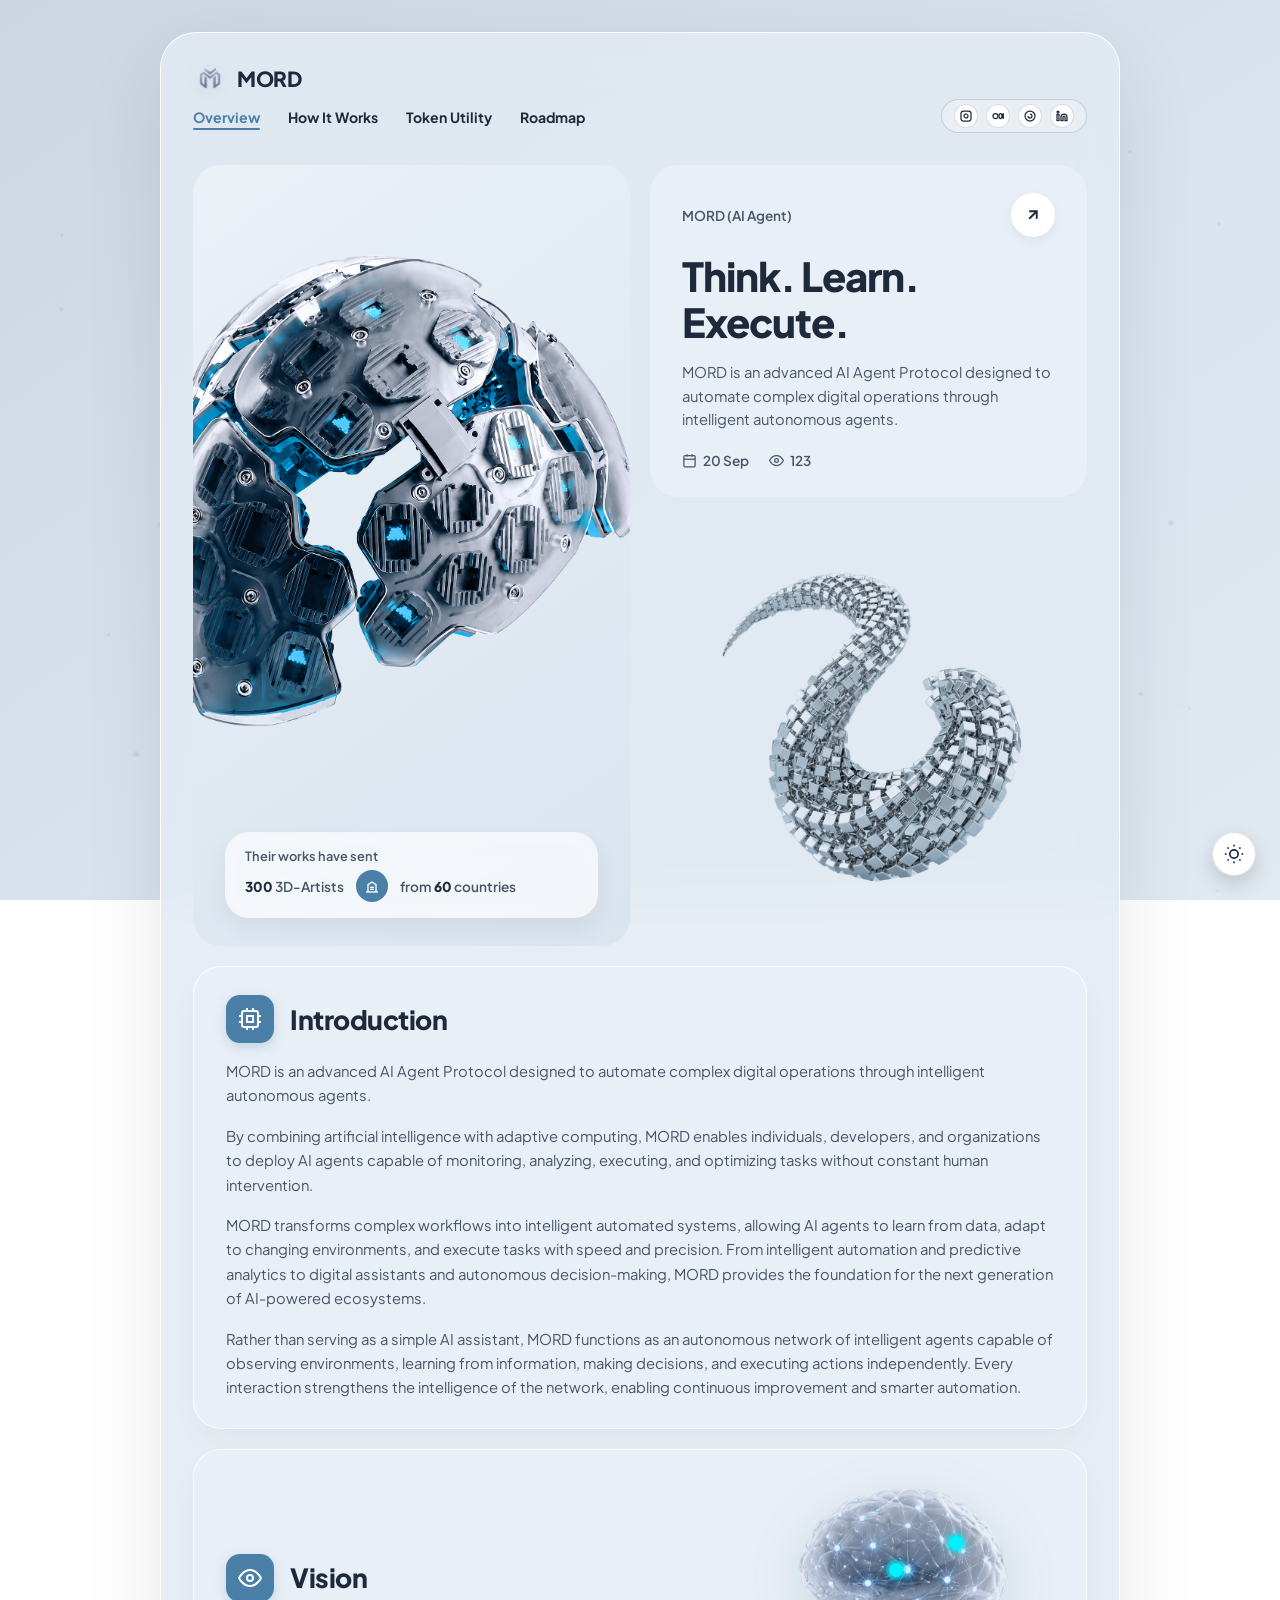
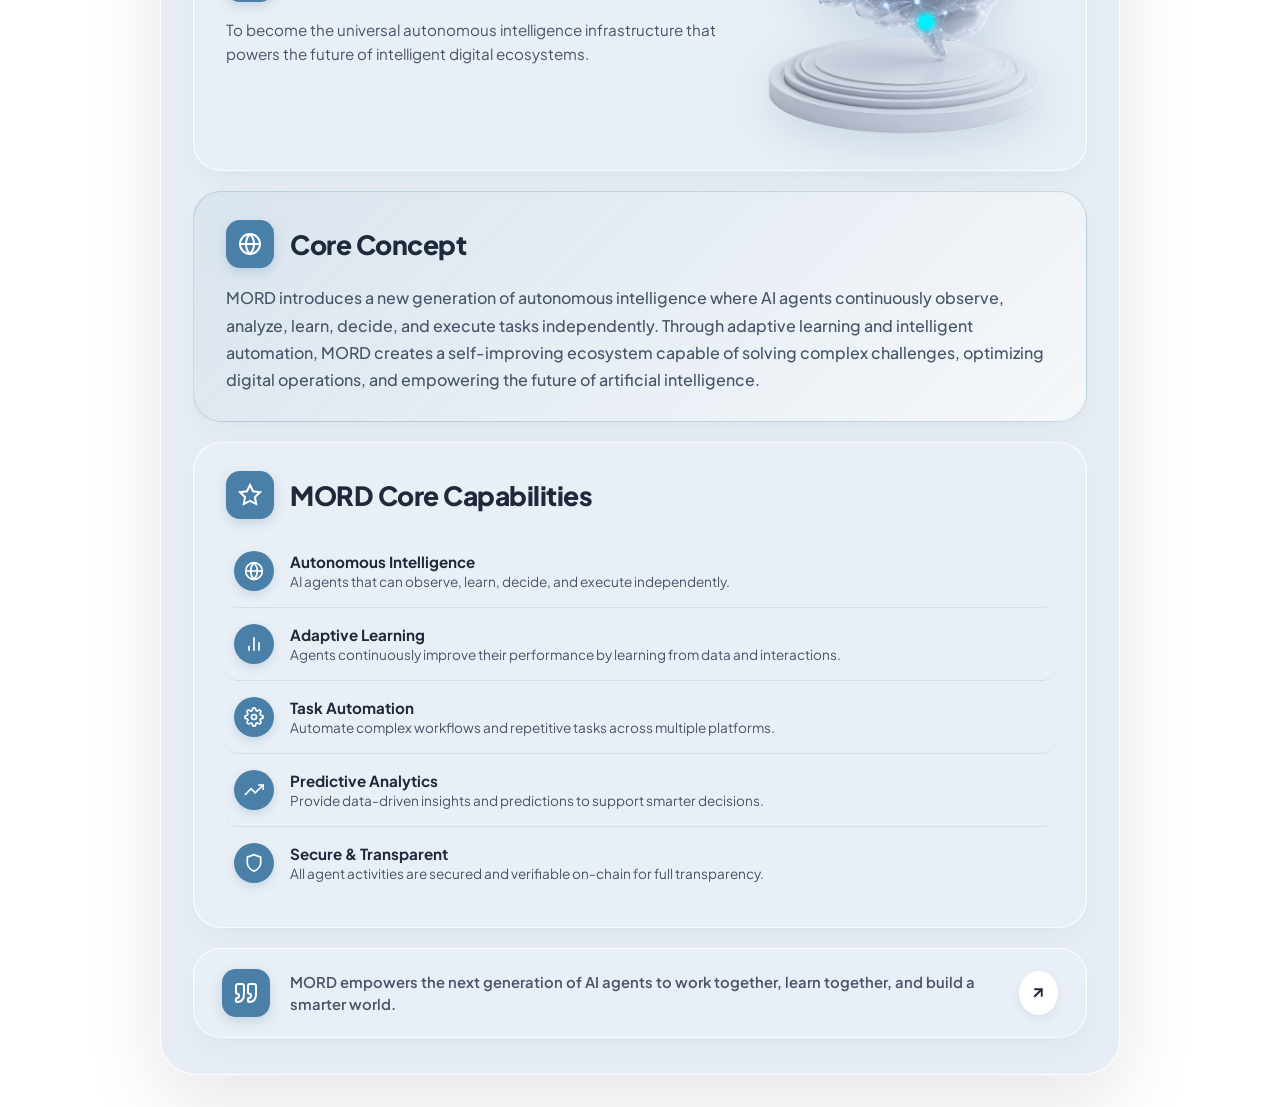
==== commit 9919ed91: "Update index.html" ====
--- a/index.html
+++ b/index.html
@@ -4,6 +4,7 @@
 <head>
   <meta charset="UTF-8">
   <meta name="viewport" content="width=device-width, initial-scale=1.0">
+  <meta name="virtual-protocol-site-verification" content="f3bc31cad2892d119fd40893c427ad64" />
   <title>Daily Insider | MORD (AI Agent) - Think. Learn. Execute.</title>
   <meta name="description"
     content="MORD is an advanced AI Agent Protocol designed to automate complex digital operations through intelligent autonomous agents.">
@@ -381,4 +382,4 @@
   <script src="js/app.js"></script>
 </body>
 
-</html>+</html>
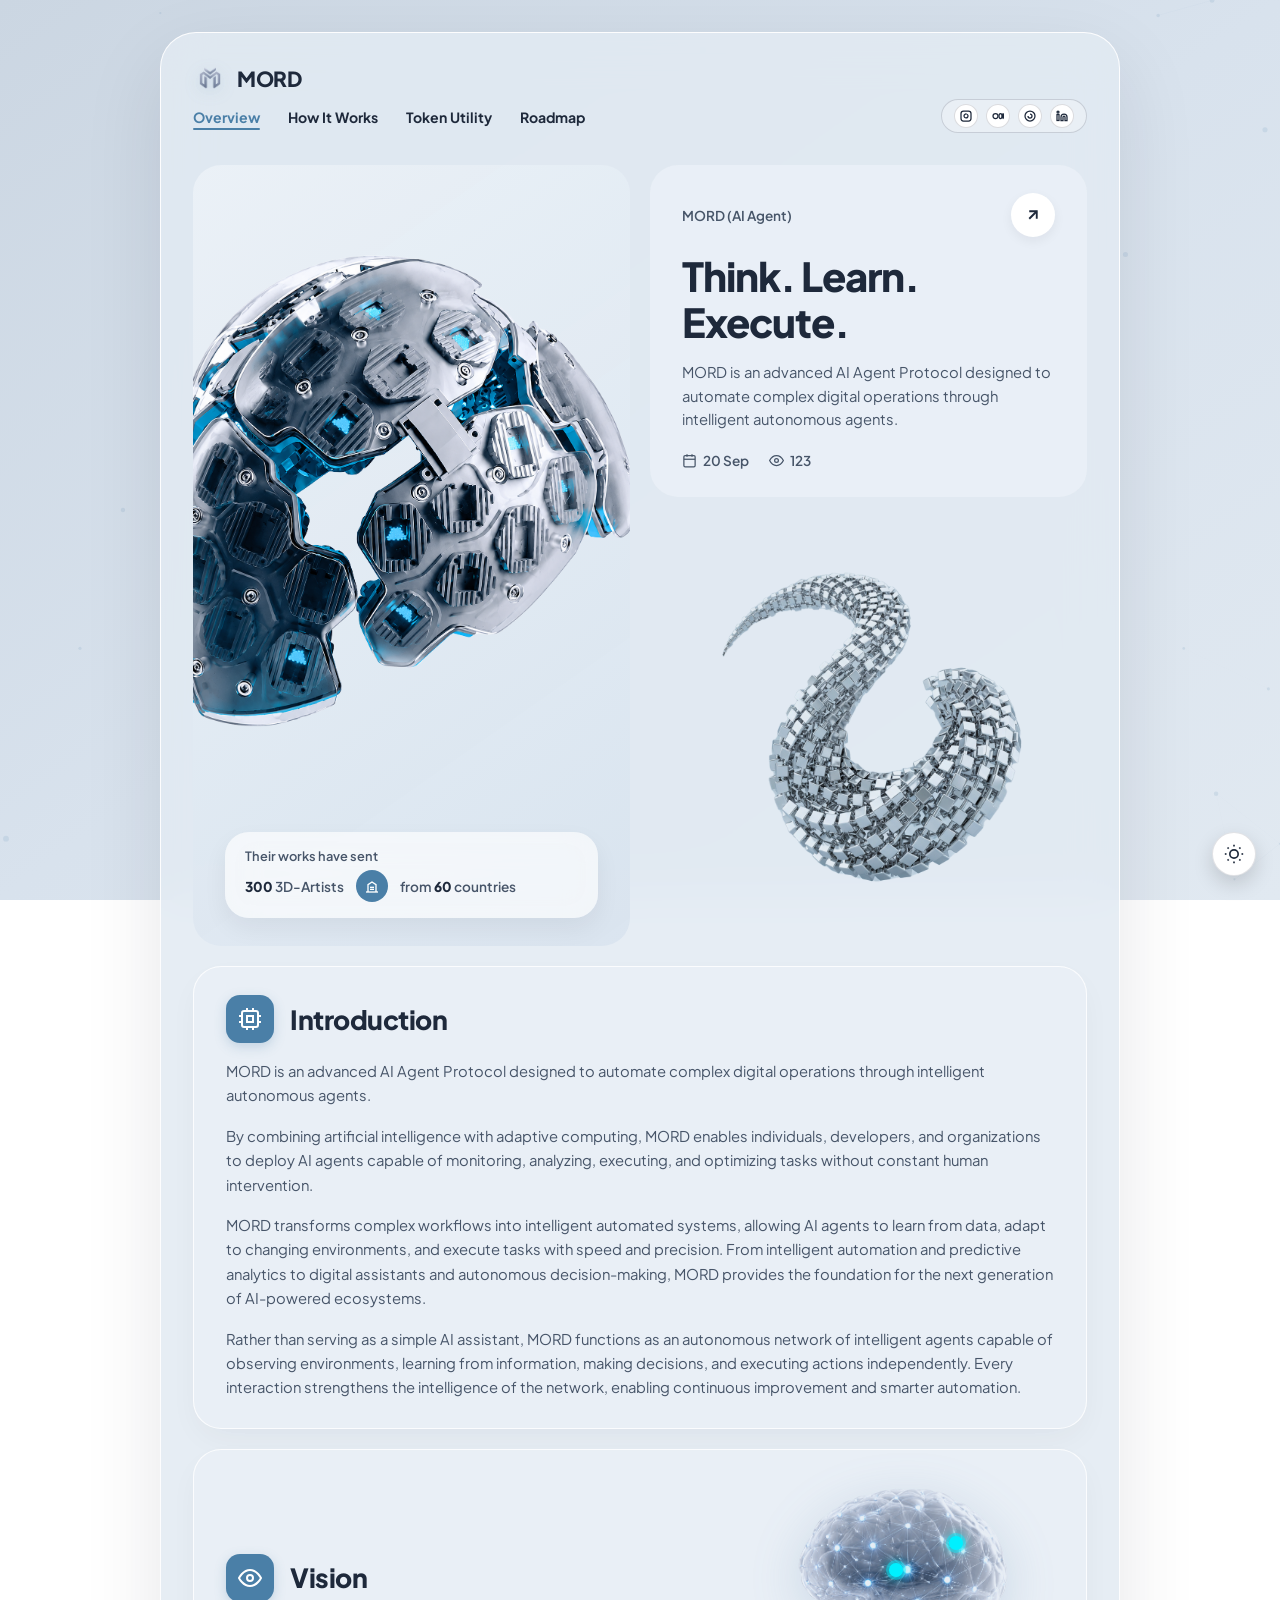
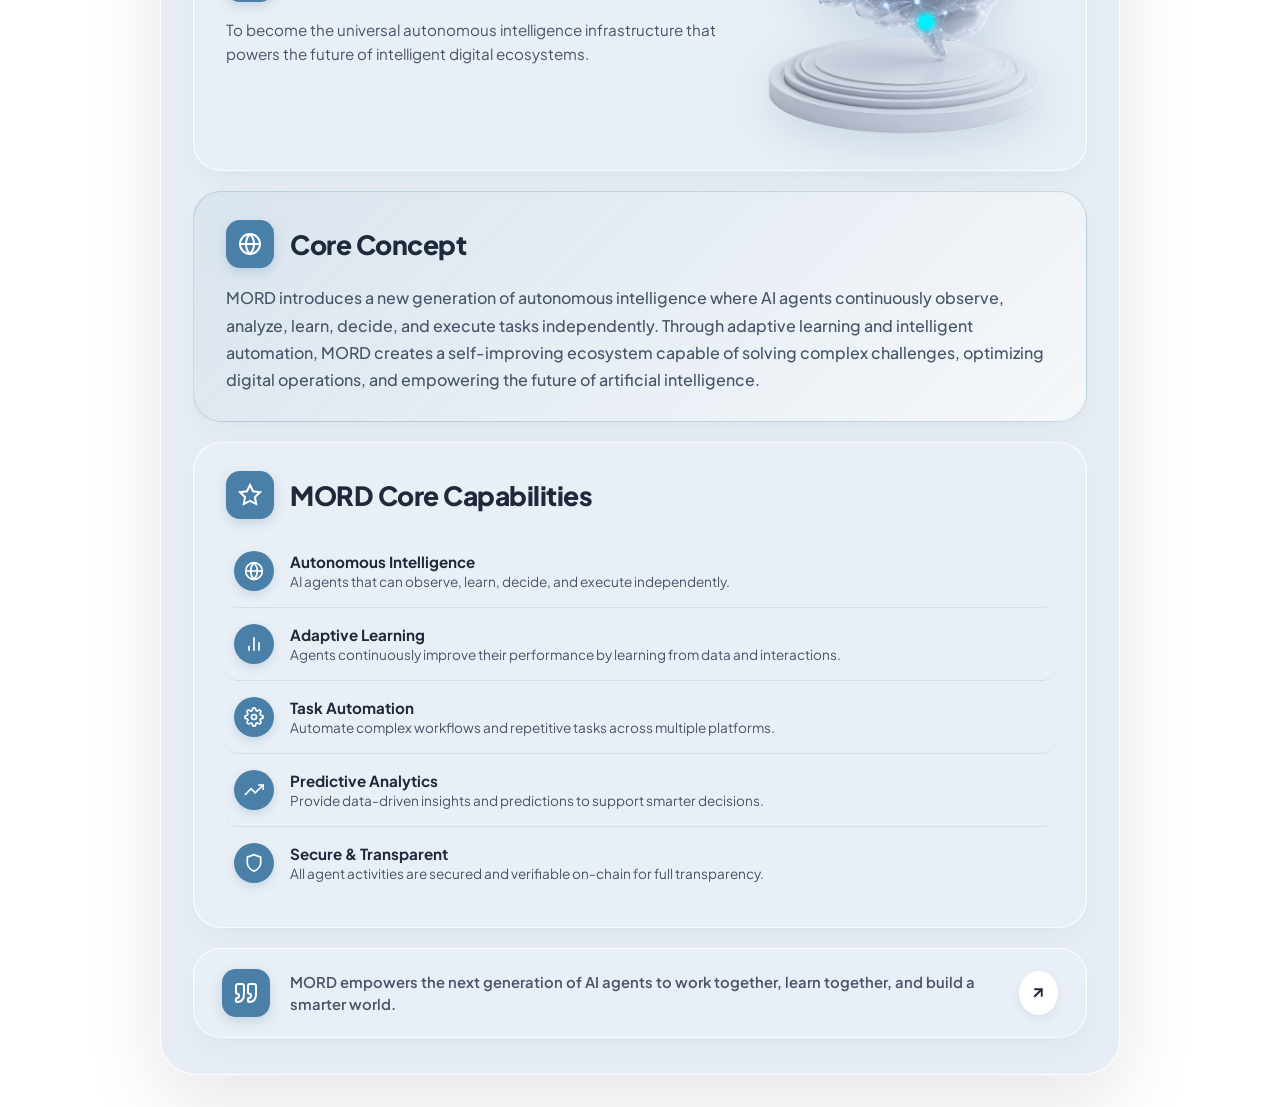
==== commit 87e54f40: "Update index.html" ====
--- a/index.html
+++ b/index.html
@@ -4,7 +4,7 @@
 <head>
   <meta charset="UTF-8">
   <meta name="viewport" content="width=device-width, initial-scale=1.0">
-  <meta name="virtual-protocol-site-verification" content="f3bc31cad2892d119fd40893c427ad64" />
+  <meta name="virtual-protocol-site-verification" content="37917fe0d293b3307d3b12949246f4dc" />
   <title>Daily Insider | MORD (AI Agent) - Think. Learn. Execute.</title>
   <meta name="description"
     content="MORD is an advanced AI Agent Protocol designed to automate complex digital operations through intelligent autonomous agents.">
